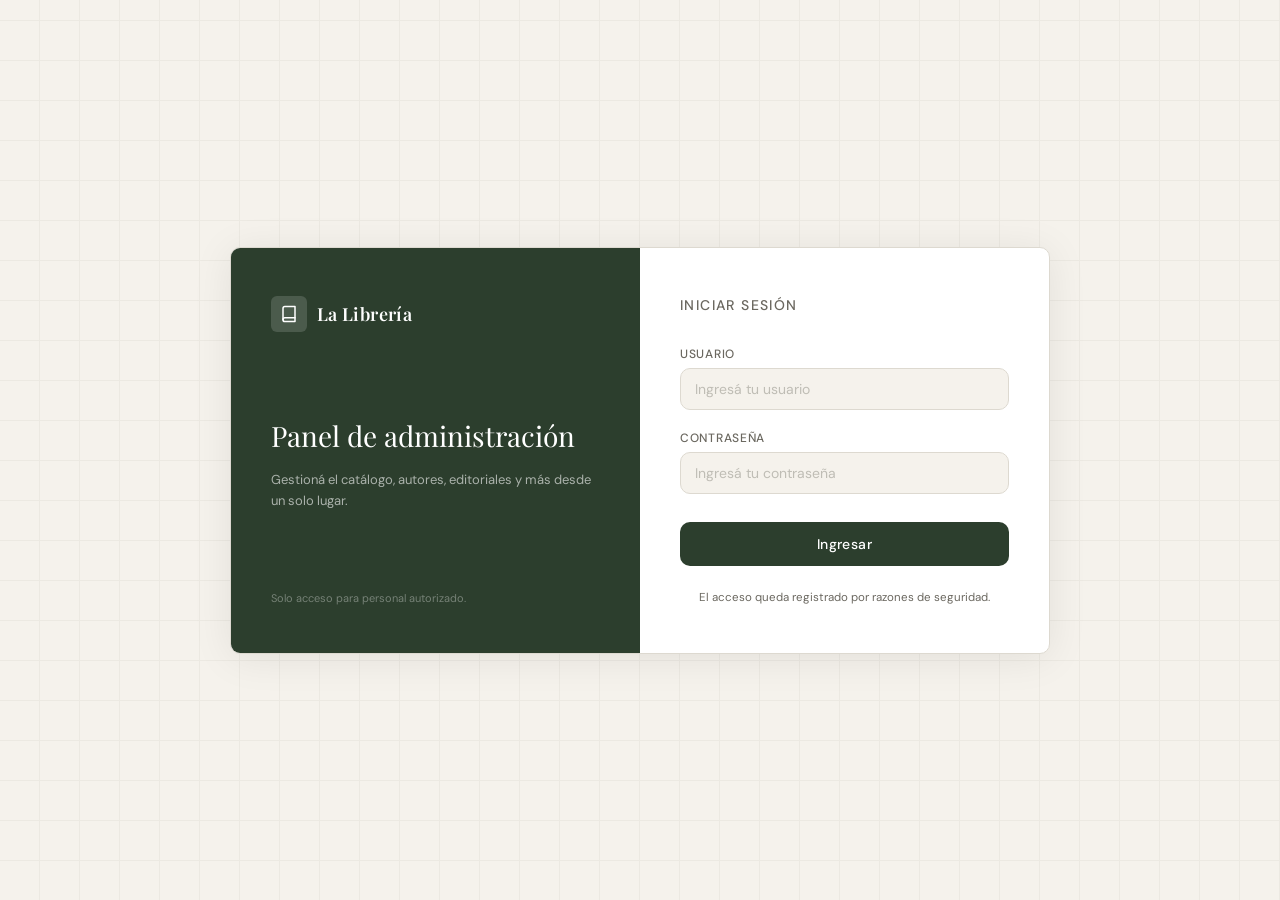
==== index.html @ 552fe8f4 "Primer commit - frontend libreria" ====
<!DOCTYPE html>
<html lang="en">
<head>
    <meta charset="UTF-8">
    <meta name="viewport" content="width=device-width, initial-scale=1.0">
    <title>Document</title>
</head>
<body>

<script>
  window.location.href = "login.html";
</script>

</body>
</html>
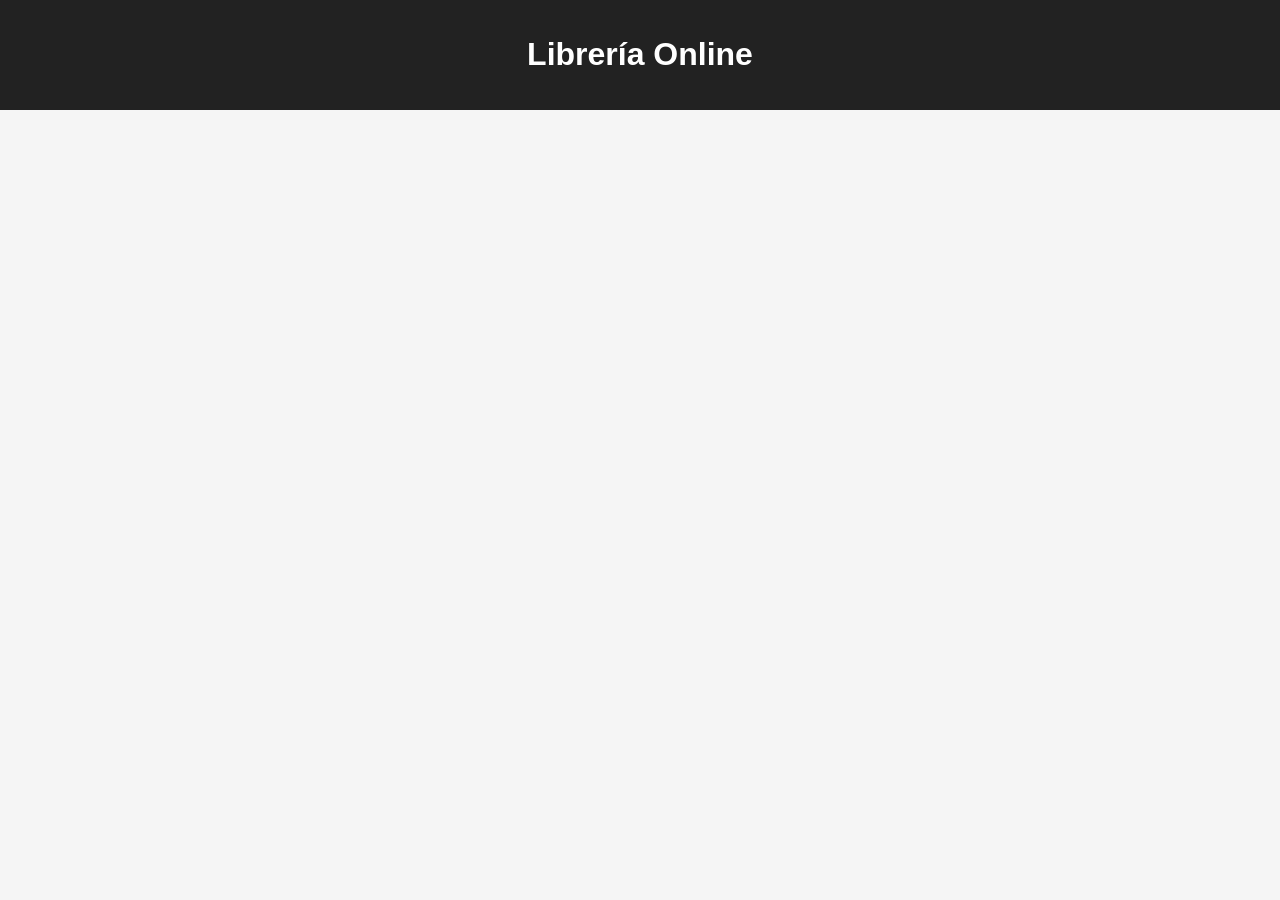
==== commit 78ee0699: "Cambiando index para ruta principal" ====
--- a/index.html
+++ b/index.html
@@ -1,15 +1,24 @@
 <!DOCTYPE html>
-<html lang="en">
+<html lang="es">
 <head>
-    <meta charset="UTF-8">
-    <meta name="viewport" content="width=device-width, initial-scale=1.0">
-    <title>Document</title>
+  <meta charset="UTF-8">
+  <title>Tienda Librería</title>
+  <link rel="stylesheet" href="css/tienda.css">
 </head>
 <body>
 
-<script>
-  window.location.href = "login.html";
-</script>
+  <header>
+    <h1>Librería Online</h1>
+  </header>
 
+  <main>
+    <!-- LISTADO -->
+    <section id="listado-libros" class="grid"></section>
+
+    <!-- DETALLE -->
+    <section id="detalle-libro" class="detalle hidden"></section>
+  </main>
+
+  <script src="js/tienda.js"></script>
 </body>
 </html>
--- a/css/tienda.css
+++ b/css/tienda.css
@@ -0,0 +1,56 @@
+body {
+  font-family: Arial, sans-serif;
+  margin: 0;
+  background: #f5f5f5;
+}
+
+header {
+  background: #222;
+  color: white;
+  padding: 15px;
+  text-align: center;
+}
+
+.grid {
+  display: grid;
+  grid-template-columns: repeat(auto-fill, minmax(200px, 1fr));
+  gap: 20px;
+  padding: 20px;
+}
+
+.card {
+  background: white;
+  padding: 15px;
+  border-radius: 8px;
+  cursor: pointer;
+  transition: transform 0.2s;
+  text-align: center;
+}
+
+.card:hover {
+  transform: scale(1.05);
+}
+
+.card img {
+  width: 100%;
+  height: 250px;
+  object-fit: cover;
+}
+
+.detalle {
+  padding: 20px;
+}
+
+.hidden {
+  display: none;
+}
+
+.detalle img {
+  width: 200px;
+}
+
+.volver {
+  margin-bottom: 15px;
+  cursor: pointer;
+  color: blue;
+}
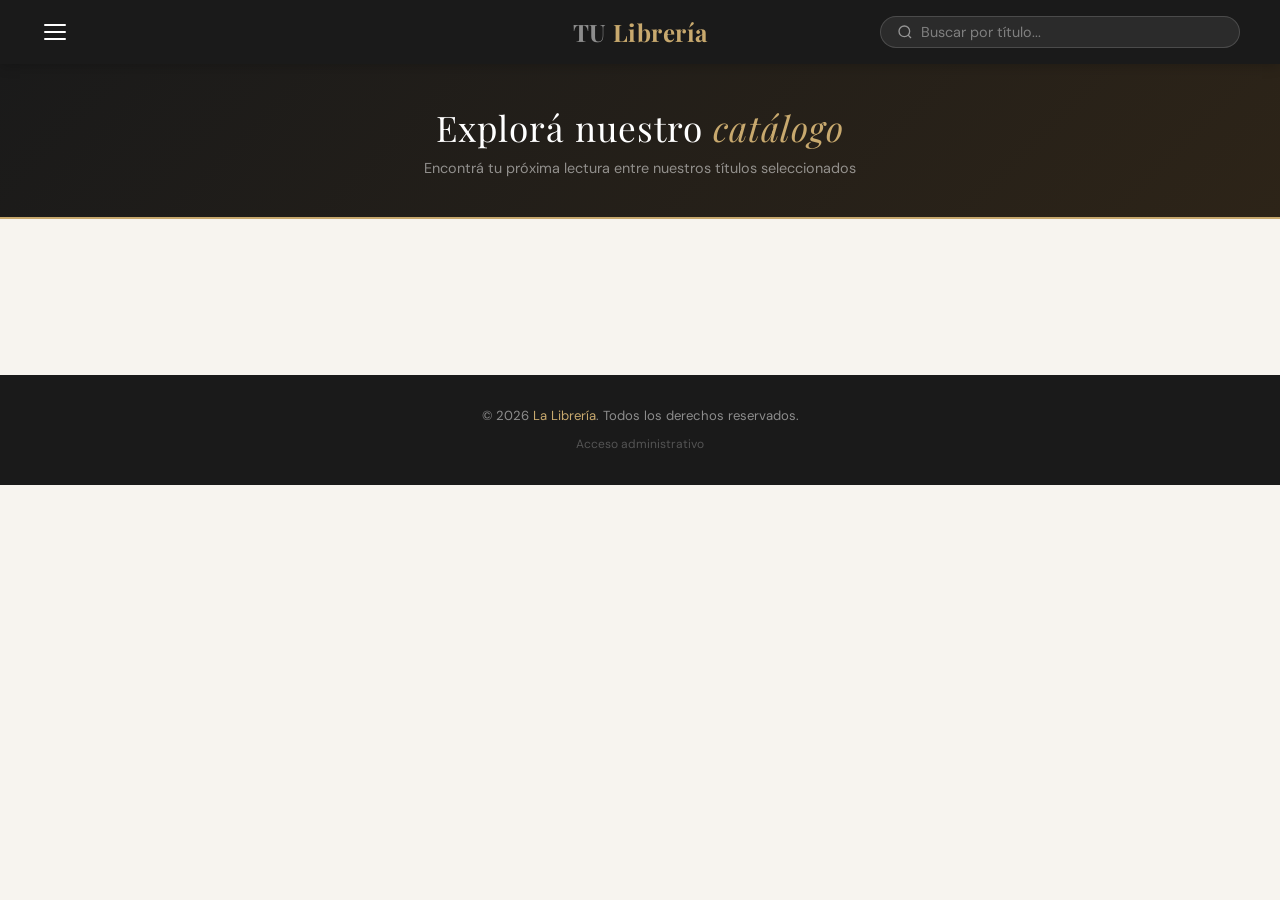
==== commit ae8d681b: "feat: improve tienda publica UI with hamburger menu, search bar and responsive design" ====
--- a/index.html
+++ b/index.html
@@ -2,22 +2,95 @@
 <html lang="es">
 <head>
   <meta charset="UTF-8">
-  <title>Tienda Librería</title>
+  <meta name="viewport" content="width=device-width, initial-scale=1.0">
+  <title>Librería Online</title>
   <link rel="stylesheet" href="css/tienda.css">
 </head>
 <body>
 
+  <!-- DRAWER OVERLAY -->
+  <div class="drawer-overlay" id="drawer-overlay"></div>
+
+  <!-- DRAWER (MENÚ LATERAL) -->
+  <div class="drawer" id="drawer">
+    <div class="drawer-header">
+      <span class="drawer-logo">
+        <span class="logo-tu" style="font-size:0.6rem; letter-spacing:2px; color:rgba(255,255,255,0.4);">TU</span>
+        <span style="font-family:'Playfair Display',serif; color:var(--accent);">Librería</span>
+      </span>
+      <button class="drawer-close" id="drawer-close">✕</button>
+    </div>
+
+    <div class="drawer-section">
+      <h3>Autores</h3>
+      <div id="filtros-autores"></div>
+    </div>
+
+    <div class="drawer-section">
+      <h3>Géneros</h3>
+      <div id="filtros-categorias"></div>
+    </div>
+
+    <div class="drawer-section">
+      <h3>Editoriales</h3>
+      <div id="filtros-editoriales"></div>
+    </div>
+  </div>
+  
+  <!-- HEADER -->
+
   <header>
-    <h1>Librería Online</h1>
+    <div class="header-inner">
+      <button class="hamburger" id="hamburger" aria-label="Menú">
+        <span></span><span></span><span></span>
+      </button>
+
+      <span class="logo">
+  <span class="logo-tu">TU</span>
+  <span class="logo-nombre">Librería</span>
+</span>
+
+      <div class="search-bar">
+        <svg width="16" height="16" viewBox="0 0 24 24" fill="none" stroke="white" stroke-width="2">
+          <circle cx="11" cy="11" r="8"/><path d="m21 21-4.35-4.35"/>
+        </svg>
+        <input type="text" id="search-input" placeholder="Buscar por título...">
+      </div>
+    </div>
   </header>
 
+  <!-- HERO -->
+  <div class="hero-strip">
+    <h2>Explorá nuestro <span>catálogo</span></h2>
+    <p>Encontrá tu próxima lectura entre nuestros títulos seleccionados</p>
+  </div>
+
+  <!-- FILTROS ACTIVOS -->
+  <div class="active-filters" id="active-filters"></div>
+
+  <!-- MAIN -->
   <main>
+
     <!-- LISTADO -->
-    <section id="listado-libros" class="grid"></section>
+    <div id="listado-wrapper">
+      <div class="results-bar">
+        <span class="results-count" id="results-count"></span>
+      </div>
+      <div class="grid-wrapper">
+        <section id="listado-libros" class="grid"></section>
+      </div>
+    </div>
 
     <!-- DETALLE -->
-    <section id="detalle-libro" class="detalle hidden"></section>
+    <section id="detalle-libro" class="hidden"></section>
+
   </main>
+
+  <!-- FOOTER -->
+  <footer>
+    <p class="footer-copy">© 2026 <span>La Librería</span>. Todos los derechos reservados.</p>
+    <a href="login.html">Acceso administrativo</a>
+  </footer>
 
   <script src="js/tienda.js"></script>
 </body>
--- a/css/tienda.css
+++ b/css/tienda.css
@@ -1,56 +1,615 @@
+/* ═══════════════════════════════════════════
+   VARIABLES & RESET
+═══════════════════════════════════════════ */
+@import url('https://fonts.googleapis.com/css2?family=Playfair+Display:wght@400;600;700&family=DM+Sans:wght@300;400;500&display=swap');
+
+:root {
+  --bg: #f7f4ef;
+  --surface: #ffffff;
+  --dark: #1a1a1a;
+  --accent: #c8a96e;
+  --accent-dark: #a8893e;
+  --text: #2d2d2d;
+  --text-muted: #888;
+  --border: #e8e0d0;
+  --shadow: 0 4px 24px rgba(0,0,0,0.08);
+  --radius: 4px;
+}
+
+* { margin: 0; padding: 0; box-sizing: border-box; }
+
 body {
-  font-family: Arial, sans-serif;
-  margin: 0;
-  background: #f5f5f5;
-}
-
+  font-family: 'DM Sans', sans-serif;
+  background: var(--bg);
+  color: var(--text);
+  min-height: 100vh;
+}
+
+/* ═══════════════════════════════════════════
+   HEADER
+═══════════════════════════════════════════ */
 header {
-  background: #222;
+  background: var(--dark);
   color: white;
-  padding: 15px;
+  padding: 0 24px;
+  position: sticky;
+  top: 0;
+  z-index: 100;
+  box-shadow: 0 2px 12px rgba(0,0,0,0.2);
+}
+
+.header-inner {
+  max-width: 1200px;
+  margin: 0 auto;
+  display: grid;
+  grid-template-columns: 1fr auto 1fr;
+  align-items: center;
+  height: 64px;
+  gap: 16px;
+}
+
+.logo {
+  display: flex;
+  align-items: baseline;
+  gap: 6px;
+  white-space: nowrap;
+  text-decoration: none;
+  justify-content: center; /* ← centra el logo en su celda */
+}
+
+.logo-tu {
+  font-family: 'Playfair Display', serif;
+  font-size: 1.5rem;
+  font-weight: 700;
+  color: rgba(255,255,255,0.5);
+  letter-spacing: 0.5px;
+}
+
+.logo-nombre {
+  font-family: 'Playfair Display', serif;
+  font-size: 1.5rem;
+  font-weight: 700;
+  color: var(--accent);
+  letter-spacing: 0.5px;
+}
+
+/* ═══════════════════════════════════════════
+   BARRA DE BÚSQUEDA
+═══════════════════════════════════════════ */
+.search-bar {
+  display: flex;
+  align-items: center;
+  background: rgba(255,255,255,0.08);
+  border: 1px solid rgba(255,255,255,0.15);
+  border-radius: 24px;
+  padding: 6px 16px;
+  gap: 8px;
+  width: 100%;
+  max-width: 360px;
+  margin-left: auto; /* ← empuja la barra a la derecha */
+  transition: all 0.2s;
+}
+
+.search-bar:focus-within {
+  background: rgba(255,255,255,0.14);
+  border-color: var(--accent);
+}
+
+.search-bar input {
+  background: none;
+  border: none;
+  outline: none;
+  color: white;
+  font-family: 'DM Sans', sans-serif;
+  font-size: 0.9rem;
+  width: 100%;
+}
+
+.search-bar input::placeholder { color: rgba(255,255,255,0.4); }
+
+.search-bar svg { opacity: 0.5; flex-shrink: 0; }
+
+/* ═══════════════════════════════════════════
+   HAMBURGER
+═══════════════════════════════════════════ */
+.hamburger {
+  background: none;
+  border: none;
+  cursor: pointer;
+  display: flex;
+  flex-direction: column;
+  gap: 5px;
+  padding: 4px;
+}
+
+.hamburger span {
+  display: block;
+  width: 22px;
+  height: 2px;
+  background: white;
+  border-radius: 2px;
+  transition: all 0.3s;
+}
+
+.hamburger.open span:nth-child(1) { transform: rotate(45deg) translate(5px, 5px); }
+.hamburger.open span:nth-child(2) { opacity: 0; }
+.hamburger.open span:nth-child(3) { transform: rotate(-45deg) translate(5px, -5px); }
+
+/* ═══════════════════════════════════════════
+   MENÚ LATERAL (DRAWER)
+═══════════════════════════════════════════ */
+.drawer-overlay {
+  position: fixed;
+  inset: 0;
+  background: rgba(0,0,0,0.5);
+  z-index: 200;
+  opacity: 0;
+  pointer-events: none;
+  transition: opacity 0.3s;
+}
+
+.drawer-overlay.open {
+  opacity: 1;
+  pointer-events: all;
+}
+
+.drawer {
+  position: fixed;
+  top: 0;
+  left: 0;
+  width: 280px;
+  height: 100vh;
+  background: var(--dark);
+  z-index: 201;
+  transform: translateX(-100%);
+  transition: transform 0.3s ease;
+  padding: 24px;
+  overflow-y: auto;
+}
+
+
+
+.drawer.open { transform: translateX(0); }
+
+.drawer-header {
+  display: flex;
+  align-items: center;
+  justify-content: space-between;
+  margin-bottom: 32px;
+}
+
+.drawer-logo {
+  font-family: 'Playfair Display', serif;
+  color: var(--accent);
+  font-size: 1.2rem;
+}
+
+.drawer-close {
+  background: none;
+  border: none;
+  color: white;
+  cursor: pointer;
+  font-size: 1.4rem;
+  opacity: 0.6;
+  transition: opacity 0.2s;
+}
+
+.drawer-close:hover { opacity: 1; }
+
+.drawer-section {
+  margin-bottom: 28px;
+}
+
+.drawer-section h3 {
+  color: var(--accent);
+  font-size: 0.7rem;
+  letter-spacing: 2px;
+  text-transform: uppercase;
+  margin-bottom: 12px;
+  font-family: 'DM Sans', sans-serif;
+  font-weight: 500;
+}
+
+.filter-btn {
+  display: block;
+  width: 100%;
+  background: none;
+  border: 1px solid rgba(255,255,255,0.1);
+  color: rgba(255,255,255,0.8);
+  padding: 10px 14px;
+  border-radius: var(--radius);
+  text-align: left;
+  cursor: pointer;
+  font-family: 'DM Sans', sans-serif;
+  font-size: 0.9rem;
+  margin-bottom: 6px;
+  transition: all 0.2s;
+}
+
+.filter-btn:hover,
+.filter-btn.active {
+  background: var(--accent);
+  border-color: var(--accent);
+  color: white;
+}
+
+/* ═══════════════════════════════════════════
+   HERO STRIP
+═══════════════════════════════════════════ */
+.hero-strip {
+  background: linear-gradient(135deg, #1a1a1a 0%, #2d2418 100%);
+  padding: 40px 24px;
   text-align: center;
+  border-bottom: 2px solid var(--accent);
+}
+
+.hero-strip h2 {
+  font-family: 'Playfair Display', serif;
+  color: white;
+  font-size: clamp(1.4rem, 4vw, 2.2rem);
+  font-weight: 400;
+  letter-spacing: 1px;
+}
+
+.hero-strip p {
+  color: rgba(255,255,255,0.5);
+  margin-top: 8px;
+  font-size: 0.9rem;
+}
+
+.hero-strip span {
+  color: var(--accent);
+  font-style: italic;
+}
+
+/* ═══════════════════════════════════════════
+   FILTROS ACTIVOS
+═══════════════════════════════════════════ */
+.active-filters {
+  max-width: 1200px;
+  margin: 16px auto 0;
+  padding: 0 24px;
+  display: flex;
+  gap: 8px;
+  flex-wrap: wrap;
+  align-items: center;
+}
+
+.filter-tag {
+  background: var(--dark);
+  color: white;
+  padding: 4px 12px;
+  border-radius: 20px;
+  font-size: 0.8rem;
+  display: flex;
+  align-items: center;
+  gap: 6px;
+}
+
+.filter-tag button {
+  background: none;
+  border: none;
+  color: var(--accent);
+  cursor: pointer;
+  font-size: 1rem;
+  line-height: 1;
+}
+
+/* ═══════════════════════════════════════════
+   RESULTADOS COUNT
+═══════════════════════════════════════════ */
+.results-bar {
+  max-width: 1200px;
+  margin: 20px auto 0;
+  padding: 0 24px;
+  display: flex;
+  align-items: center;
+  justify-content: space-between;
+}
+
+.results-count {
+  font-size: 0.85rem;
+  color: var(--text-muted);
+}
+
+.results-count strong { color: var(--text); }
+
+/* ═══════════════════════════════════════════
+   GRID DE LIBROS
+═══════════════════════════════════════════ */
+.grid-wrapper {
+  max-width: 1200px;
+  margin: 0 auto;
+  padding: 20px 24px 40px;
 }
 
 .grid {
   display: grid;
-  grid-template-columns: repeat(auto-fill, minmax(200px, 1fr));
-  gap: 20px;
-  padding: 20px;
+  grid-template-columns: repeat(auto-fill, minmax(190px, 1fr));
+  gap: 24px;
 }
 
 .card {
-  background: white;
-  padding: 15px;
-  border-radius: 8px;
+  background: var(--surface);
+  border-radius: var(--radius);
   cursor: pointer;
-  transition: transform 0.2s;
-  text-align: center;
+  transition: transform 0.25s, box-shadow 0.25s;
+  overflow: hidden;
+  border: 1px solid var(--border);
+  animation: fadeUp 0.4s ease both;
+}
+
+@keyframes fadeUp {
+  from { opacity: 0; transform: translateY(16px); }
+  to   { opacity: 1; transform: translateY(0); }
 }
 
 .card:hover {
-  transform: scale(1.05);
+  transform: translateY(-6px);
+  box-shadow: var(--shadow);
+}
+
+.card-img-wrap {
+  position: relative;
+  overflow: hidden;
+  background: #f0ece4;
+  height: 240px;
 }
 
 .card img {
   width: 100%;
-  height: 250px;
+  height: 100%;
   object-fit: cover;
+  transition: transform 0.4s;
+}
+
+.card:hover img { transform: scale(1.04); }
+
+.card-body {
+  padding: 14px;
+}
+
+.card-titulo {
+  font-family: 'Playfair Display', serif;
+  font-size: 0.95rem;
+  font-weight: 600;
+  line-height: 1.3;
+  margin-bottom: 4px;
+  display: -webkit-box;
+  -webkit-line-clamp: 2;
+  -webkit-box-orient: vertical;
+  overflow: hidden;
+}
+
+.card-autor {
+  font-size: 0.8rem;
+  color: var(--text-muted);
+  margin-bottom: 10px;
+}
+
+.card-footer {
+  display: flex;
+  align-items: center;
+  justify-content: space-between;
+}
+
+.card-precio {
+  font-weight: 600;
+  color: var(--accent-dark);
+  font-size: 1rem;
+}
+
+.card-categoria {
+  font-size: 0.72rem;
+  background: var(--bg);
+  color: var(--text-muted);
+  padding: 2px 8px;
+  border-radius: 20px;
+  border: 1px solid var(--border);
+}
+
+/* Sin resultados */
+.no-results {
+  text-align: center;
+  padding: 60px 20px;
+  color: var(--text-muted);
+  grid-column: 1 / -1;
+}
+
+.no-results h3 {
+  font-family: 'Playfair Display', serif;
+  font-size: 1.4rem;
+  margin-bottom: 8px;
+  color: var(--text);
+}
+
+/* ═══════════════════════════════════════════
+   DETALLE
+═══════════════════════════════════════════ */
+.detalle-wrapper {
+  max-width: 800px;
+  margin: 40px auto;
+  padding: 0 24px;
 }
 
 .detalle {
-  padding: 20px;
-}
-
-.hidden {
-  display: none;
+  background: var(--surface);
+  border-radius: var(--radius);
+  overflow: hidden;
+  border: 1px solid var(--border);
+  box-shadow: var(--shadow);
+}
+
+.detalle-inner {
+  display: grid;
+  grid-template-columns: 220px 1fr;
+  gap: 0;
+}
+
+.detalle-img-wrap {
+  background: #f0ece4;
+  display: flex;
+  align-items: center;
+  justify-content: center;
+  padding: 32px 24px;
 }
 
 .detalle img {
-  width: 200px;
-}
-
-.volver {
-  margin-bottom: 15px;
+  width: 100%;
+  max-width: 180px;
+  box-shadow: 0 8px 32px rgba(0,0,0,0.15);
+  border-radius: 2px;
+}
+
+.detalle-info {
+  padding: 32px;
+}
+
+.detalle-categoria {
+  font-size: 0.75rem;
+  text-transform: uppercase;
+  letter-spacing: 2px;
+  color: var(--accent);
+  font-weight: 500;
+  margin-bottom: 10px;
+}
+
+.detalle-titulo {
+  font-family: 'Playfair Display', serif;
+  font-size: 1.8rem;
+  line-height: 1.2;
+  margin-bottom: 8px;
+}
+
+.detalle-autor {
+  color: var(--text-muted);
+  margin-bottom: 24px;
+  font-size: 0.95rem;
+}
+
+.detalle-divider {
+  height: 1px;
+  background: var(--border);
+  margin-bottom: 20px;
+}
+
+.detalle-meta {
+  display: flex;
+  flex-direction: column;
+  gap: 10px;
+  margin-bottom: 24px;
+}
+
+.detalle-meta-row {
+  display: flex;
+  gap: 12px;
+  font-size: 0.9rem;
+}
+
+.detalle-meta-label {
+  color: var(--text-muted);
+  min-width: 80px;
+}
+
+.detalle-precio {
+  font-family: 'Playfair Display', serif;
+  font-size: 2rem;
+  color: var(--accent-dark);
+  font-weight: 700;
+  margin-bottom: 24px;
+}
+
+.btn-volver {
+  background: none;
+  border: 1px solid var(--border);
+  color: var(--text);
+  padding: 10px 20px;
+  border-radius: var(--radius);
   cursor: pointer;
-  color: blue;
+  font-family: 'DM Sans', sans-serif;
+  font-size: 0.9rem;
+  transition: all 0.2s;
+  display: inline-flex;
+  align-items: center;
+  gap: 6px;
+}
+
+.btn-volver:hover {
+  background: var(--dark);
+  color: white;
+  border-color: var(--dark);
+}
+
+/* ═══════════════════════════════════════════
+   LOADING
+═══════════════════════════════════════════ */
+.loading {
+  text-align: center;
+  padding: 80px 20px;
+  grid-column: 1 / -1;
+}
+
+.spinner {
+  width: 36px;
+  height: 36px;
+  border: 3px solid var(--border);
+  border-top-color: var(--accent);
+  border-radius: 50%;
+  animation: spin 0.8s linear infinite;
+  margin: 0 auto 16px;
+}
+
+@keyframes spin { to { transform: rotate(360deg); } }
+
+/* ═══════════════════════════════════════════
+   FOOTER
+═══════════════════════════════════════════ */
+footer {
+  background: var(--dark);
+  color: rgba(255,255,255,0.5);
+  text-align: center;
+  padding: 32px 24px;
+  margin-top: 60px;
+}
+
+.footer-copy {
+  font-size: 0.82rem;
+  margin-bottom: 8px;
+}
+
+.footer-copy span { color: var(--accent); }
+
+footer a {
+  color: rgba(255,255,255,0.25);
+  font-size: 0.75rem;
+  text-decoration: none;
+  transition: color 0.2s;
+}
+
+footer a:hover { color: rgba(255,255,255,0.6); }
+
+/* ═══════════════════════════════════════════
+   HIDDEN
+═══════════════════════════════════════════ */
+.hidden { display: none !important; }
+
+/* ═══════════════════════════════════════════
+   RESPONSIVE
+═══════════════════════════════════════════ */
+@media (max-width: 600px) {
+  .detalle-inner {
+    grid-template-columns: 1fr;
+  }
+
+  .detalle-img-wrap {
+    padding: 24px;
+  }
+
+  .detalle-info {
+    padding: 20px;
+  }
+
+  .search-bar {
+    max-width: 200px;
+  }
 }
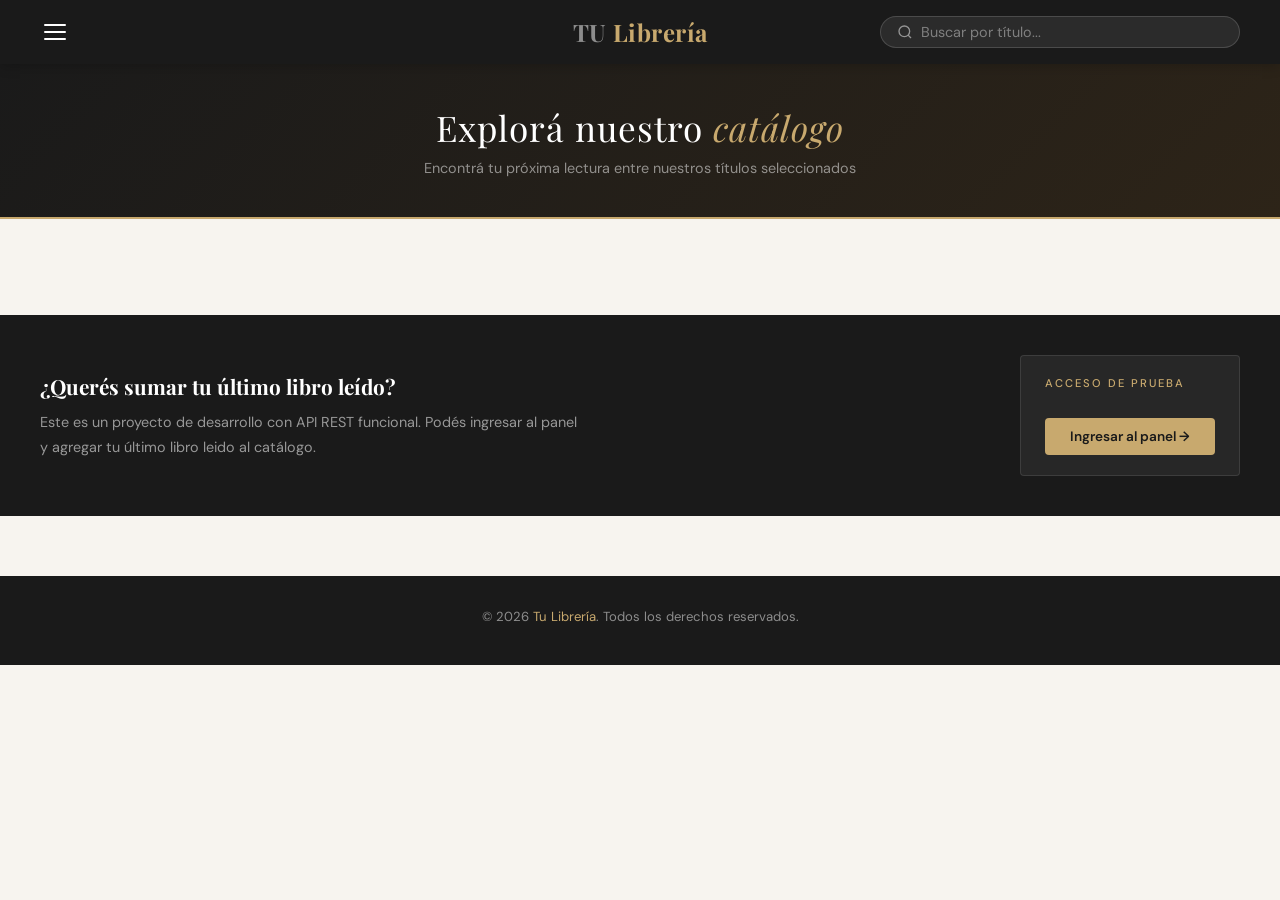
==== commit b383eb86: "Fix - Boton d direccion a login" ====
--- a/index.html
+++ b/index.html
@@ -3,7 +3,7 @@
 <head>
   <meta charset="UTF-8">
   <meta name="viewport" content="width=device-width, initial-scale=1.0">
-  <title>Librería Online</title>
+  <title>Tu Librería</title>
   <link rel="stylesheet" href="css/tienda.css">
 </head>
 <body>
@@ -20,36 +20,30 @@
       </span>
       <button class="drawer-close" id="drawer-close">✕</button>
     </div>
-
     <div class="drawer-section">
       <h3>Autores</h3>
       <div id="filtros-autores"></div>
     </div>
-
     <div class="drawer-section">
       <h3>Géneros</h3>
       <div id="filtros-categorias"></div>
     </div>
-
     <div class="drawer-section">
       <h3>Editoriales</h3>
       <div id="filtros-editoriales"></div>
     </div>
   </div>
-  
+
   <!-- HEADER -->
-
   <header>
     <div class="header-inner">
       <button class="hamburger" id="hamburger" aria-label="Menú">
         <span></span><span></span><span></span>
       </button>
-
       <span class="logo">
-  <span class="logo-tu">TU</span>
-  <span class="logo-nombre">Librería</span>
-</span>
-
+        <span class="logo-tu">TU</span>
+        <span class="logo-nombre">Librería</span>
+      </span>
       <div class="search-bar">
         <svg width="16" height="16" viewBox="0 0 24 24" fill="none" stroke="white" stroke-width="2">
           <circle cx="11" cy="11" r="8"/><path d="m21 21-4.35-4.35"/>
@@ -70,8 +64,6 @@
 
   <!-- MAIN -->
   <main>
-
-    <!-- LISTADO -->
     <div id="listado-wrapper">
       <div class="results-bar">
         <span class="results-count" id="results-count"></span>
@@ -80,16 +72,32 @@
         <section id="listado-libros" class="grid"></section>
       </div>
     </div>
+    <section id="detalle-libro" class="hidden"></section>
+  </main>
 
-    <!-- DETALLE -->
-    <section id="detalle-libro" class="hidden"></section>
-
-  </main>
+  <!-- BANNER DEMO -->
+  <div class="demo-banner">
+    <div class="demo-banner-inner">
+      <div class="demo-text">
+        <h3>¿Querés sumar tu último libro leído?</h3>
+        <p>
+          Este es un proyecto de desarrollo con API REST funcional. Podés ingresar al panel
+          y agregar tu último libro leido al catálogo. 
+        </p>
+      </div>
+      <div class="demo-credentials">
+        <div class="demo-cred-label">Acceso de prueba</div>
+        <div class="demo-cred-row">
+          
+        </div>
+        <a href="login.html" class="demo-btn">Ingresar al panel →</a>
+      </div>
+    </div>
+  </div>
 
   <!-- FOOTER -->
   <footer>
-    <p class="footer-copy">© 2026 <span>La Librería</span>. Todos los derechos reservados.</p>
-    <a href="login.html">Acceso administrativo</a>
+    <p class="footer-copy">© 2026 <span>Tu Librería</span>. Todos los derechos reservados.</p>
   </footer>
 
   <script src="js/tienda.js"></script>
--- a/css/tienda.css
+++ b/css/tienda.css
@@ -612,4 +612,239 @@
   .search-bar {
     max-width: 200px;
   }
+}
+
+/* ═══════════════════════════════════════
+   AGREGAR AL FINAL DE tienda.css
+═══════════════════════════════════════ */
+
+.demo-banner {
+  background: var(--dark);
+  padding: 40px 24px;
+}
+
+.demo-banner-inner {
+  max-width: 1200px;
+  margin: 0 auto;
+  display: grid;
+  grid-template-columns: 1fr auto;
+  gap: 40px;
+  align-items: center;
+}
+
+.demo-text h3 {
+  font-family: 'Playfair Display', serif;
+  color: white;
+  font-size: 1.3rem;
+  margin-bottom: 10px;
+}
+
+.demo-text p {
+  color: rgba(255,255,255,0.55);
+  font-size: 0.9rem;
+  line-height: 1.7;
+  max-width: 540px;
+}
+
+.demo-text strong {
+  color: var(--accent);
+}
+
+.demo-credentials {
+  background: rgba(255,255,255,0.06);
+  border: 1px solid rgba(255,255,255,0.1);
+  border-radius: var(--radius);
+  padding: 20px 24px;
+  min-width: 220px;
+}
+
+.demo-cred-label {
+  font-size: 0.7rem;
+  letter-spacing: 2px;
+  text-transform: uppercase;
+  color: var(--accent);
+  margin-bottom: 12px;
+  font-weight: 500;
+}
+
+.demo-cred-row {
+  display: flex;
+  align-items: center;
+  justify-content: space-between;
+  gap: 16px;
+  margin-bottom: 8px;
+}
+
+.demo-cred-key {
+  font-size: 0.8rem;
+  color: rgba(255,255,255,0.4);
+}
+
+.demo-cred-row code {
+  font-family: monospace;
+  font-size: 0.85rem;
+  color: white;
+  background: rgba(255,255,255,0.08);
+  padding: 2px 8px;
+  border-radius: 4px;
+}
+
+.demo-btn {
+  display: block;
+  margin-top: 16px;
+  background: var(--accent);
+  color: var(--dark);
+  text-decoration: none;
+  text-align: center;
+  padding: 10px 16px;
+  border-radius: var(--radius);
+  font-size: 0.85rem;
+  font-weight: 600;
+  transition: opacity 0.2s;
+}
+
+.demo-btn:hover { opacity: 0.85; }
+
+@media (max-width: 700px) {
+  .demo-banner-inner {
+    grid-template-columns: 1fr;
+  }
+}
+
+
+/* ═══════════════════════════════════════
+   AGREGAR AL FINAL DE login.css
+═══════════════════════════════════════ */
+
+.demo-box {
+  background: rgba(255,255,255,0.08);
+  border: 1px solid rgba(255,255,255,0.15);
+  border-radius: 8px;
+  padding: 16px 18px;
+  margin-bottom: 1.5rem;
+}
+
+.demo-box-title {
+  font-size: 0.65rem;
+  letter-spacing: 2px;
+  text-transform: uppercase;
+  color: rgba(255,255,255,0.5);
+  margin-bottom: 10px;
+}
+
+.demo-box-row {
+  display: flex;
+  align-items: center;
+  justify-content: space-between;
+  gap: 12px;
+  margin-bottom: 6px;
+}
+
+.demo-box-row span {
+  font-size: 0.8rem;
+  color: rgba(255,255,255,0.45);
+}
+
+.demo-box-row code {
+  font-family: monospace;
+  font-size: 0.85rem;
+  color: white;
+  background: rgba(255,255,255,0.1);
+  padding: 2px 8px;
+  border-radius: 4px;
+}
+
+.demo-box-hint {
+  font-size: 0.75rem;
+  color: rgba(255,255,255,0.35);
+  margin-top: 10px;
+  line-height: 1.5;
+}
+
+
+/* ═══════════════════════════════════════
+   AGREGAR AL FINAL DE admin.css
+═══════════════════════════════════════ */
+
+/* Logout en sidebar */
+.sidebar-logout {
+  display: flex;
+  align-items: center;
+  gap: 10px;
+  padding: 12px 20px;
+  cursor: pointer;
+  font-size: 14px;
+  color: #888;
+  border-top: 1px solid #333;
+  transition: all 0.15s;
+  margin-top: auto;
+}
+
+.sidebar-logout:hover {
+  color: #ff6b6b;
+  background: rgba(255,107,107,0.08);
+}
+
+/* Tarjeta invitación en dashboard */
+.invite-card {
+  background: var(--surface);
+  border: 1px solid var(--border);
+  border-left: 4px solid var(--accent);
+  border-radius: var(--radius);
+  padding: 24px;
+  margin-bottom: 20px;
+  display: flex;
+  align-items: flex-start;
+  justify-content: space-between;
+  gap: 24px;
+}
+
+.invite-card-text h3 {
+  font-size: 16px;
+  font-weight: 600;
+  margin-bottom: 8px;
+}
+
+.invite-card-text p {
+  font-size: 13px;
+  color: var(--text-muted);
+  margin-bottom: 14px;
+}
+
+.invite-steps {
+  list-style: none;
+  display: flex;
+  flex-direction: column;
+  gap: 8px;
+}
+
+.invite-steps li {
+  display: flex;
+  align-items: flex-start;
+  gap: 10px;
+  font-size: 13px;
+  color: var(--text-muted);
+  line-height: 1.5;
+}
+
+.invite-steps li strong {
+  color: var(--text);
+}
+
+.invite-btn {
+  white-space: nowrap;
+  flex-shrink: 0;
+  align-self: center;
+}
+
+/* Modal scroll para libros */
+.modal {
+  max-height: 90vh;
+  display: flex;
+  flex-direction: column;
+}
+
+.modal-body {
+  overflow-y: auto;
+  flex: 1;
 }
